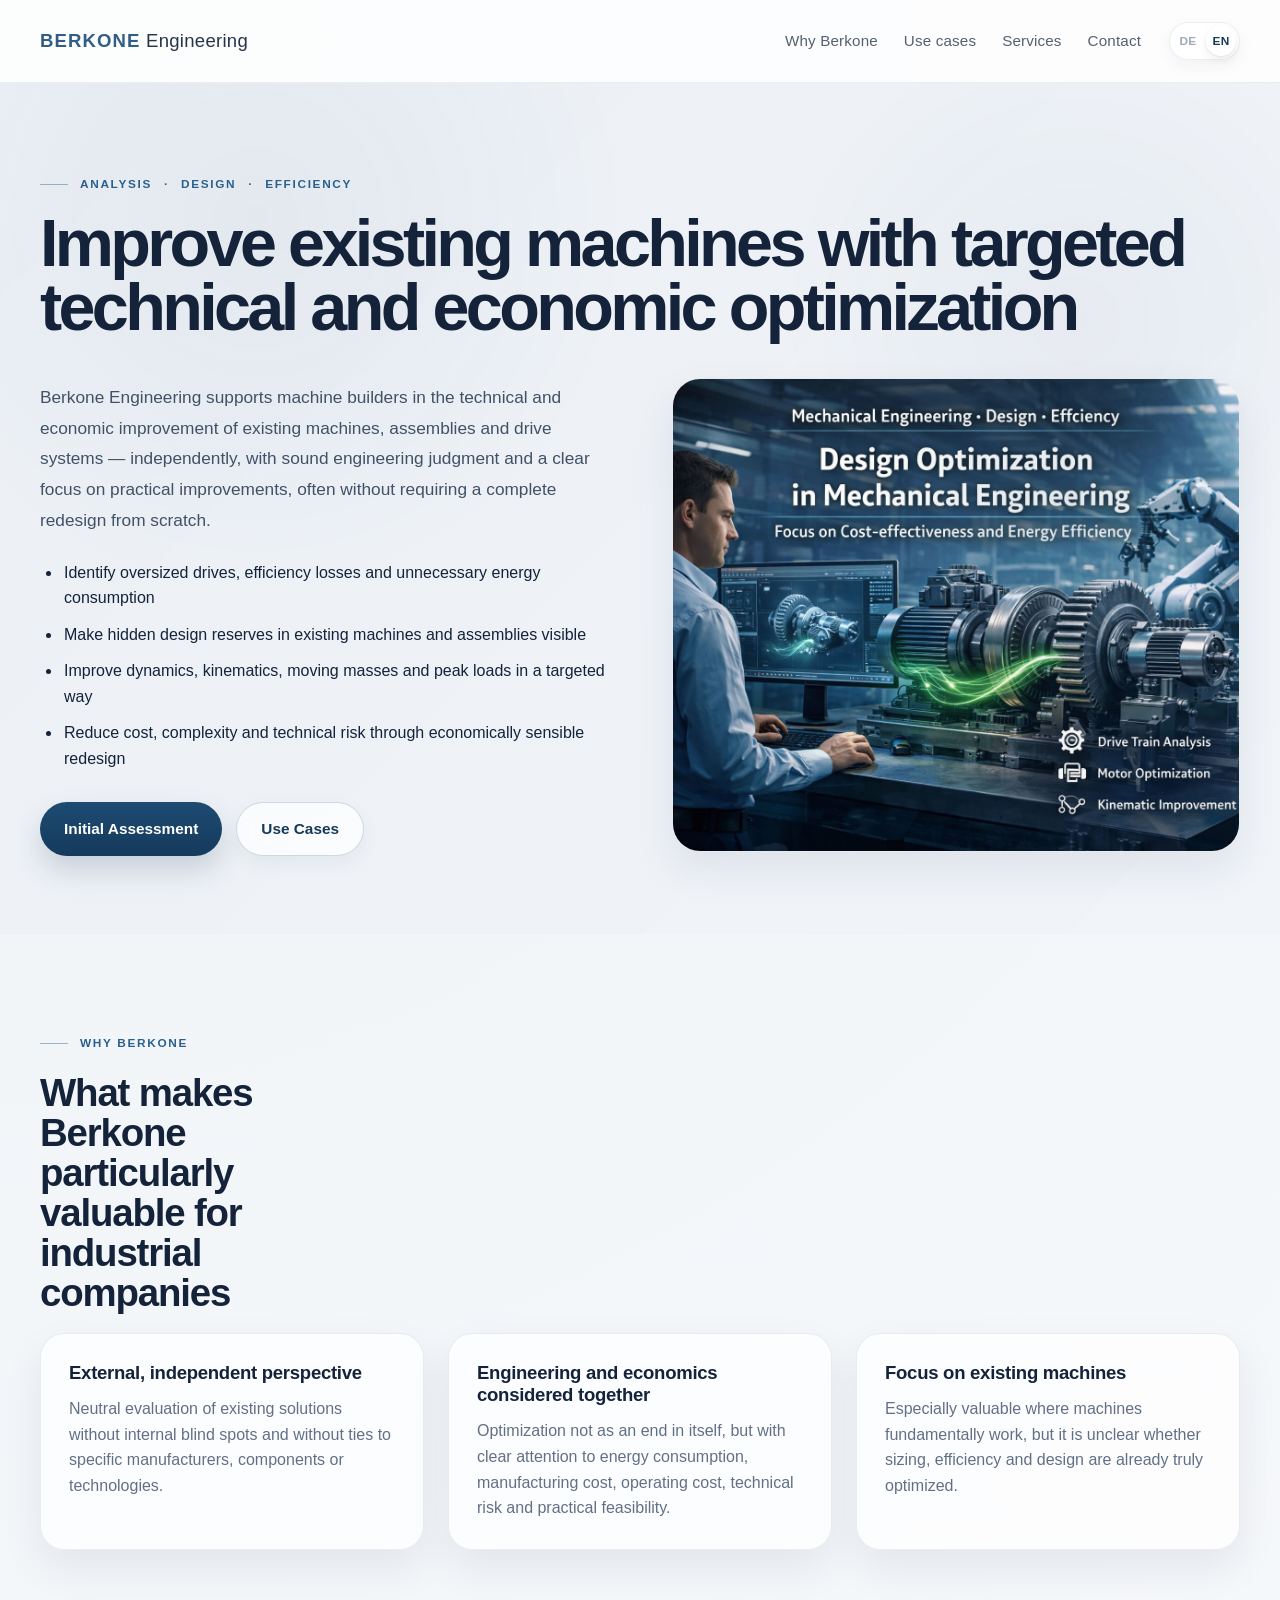
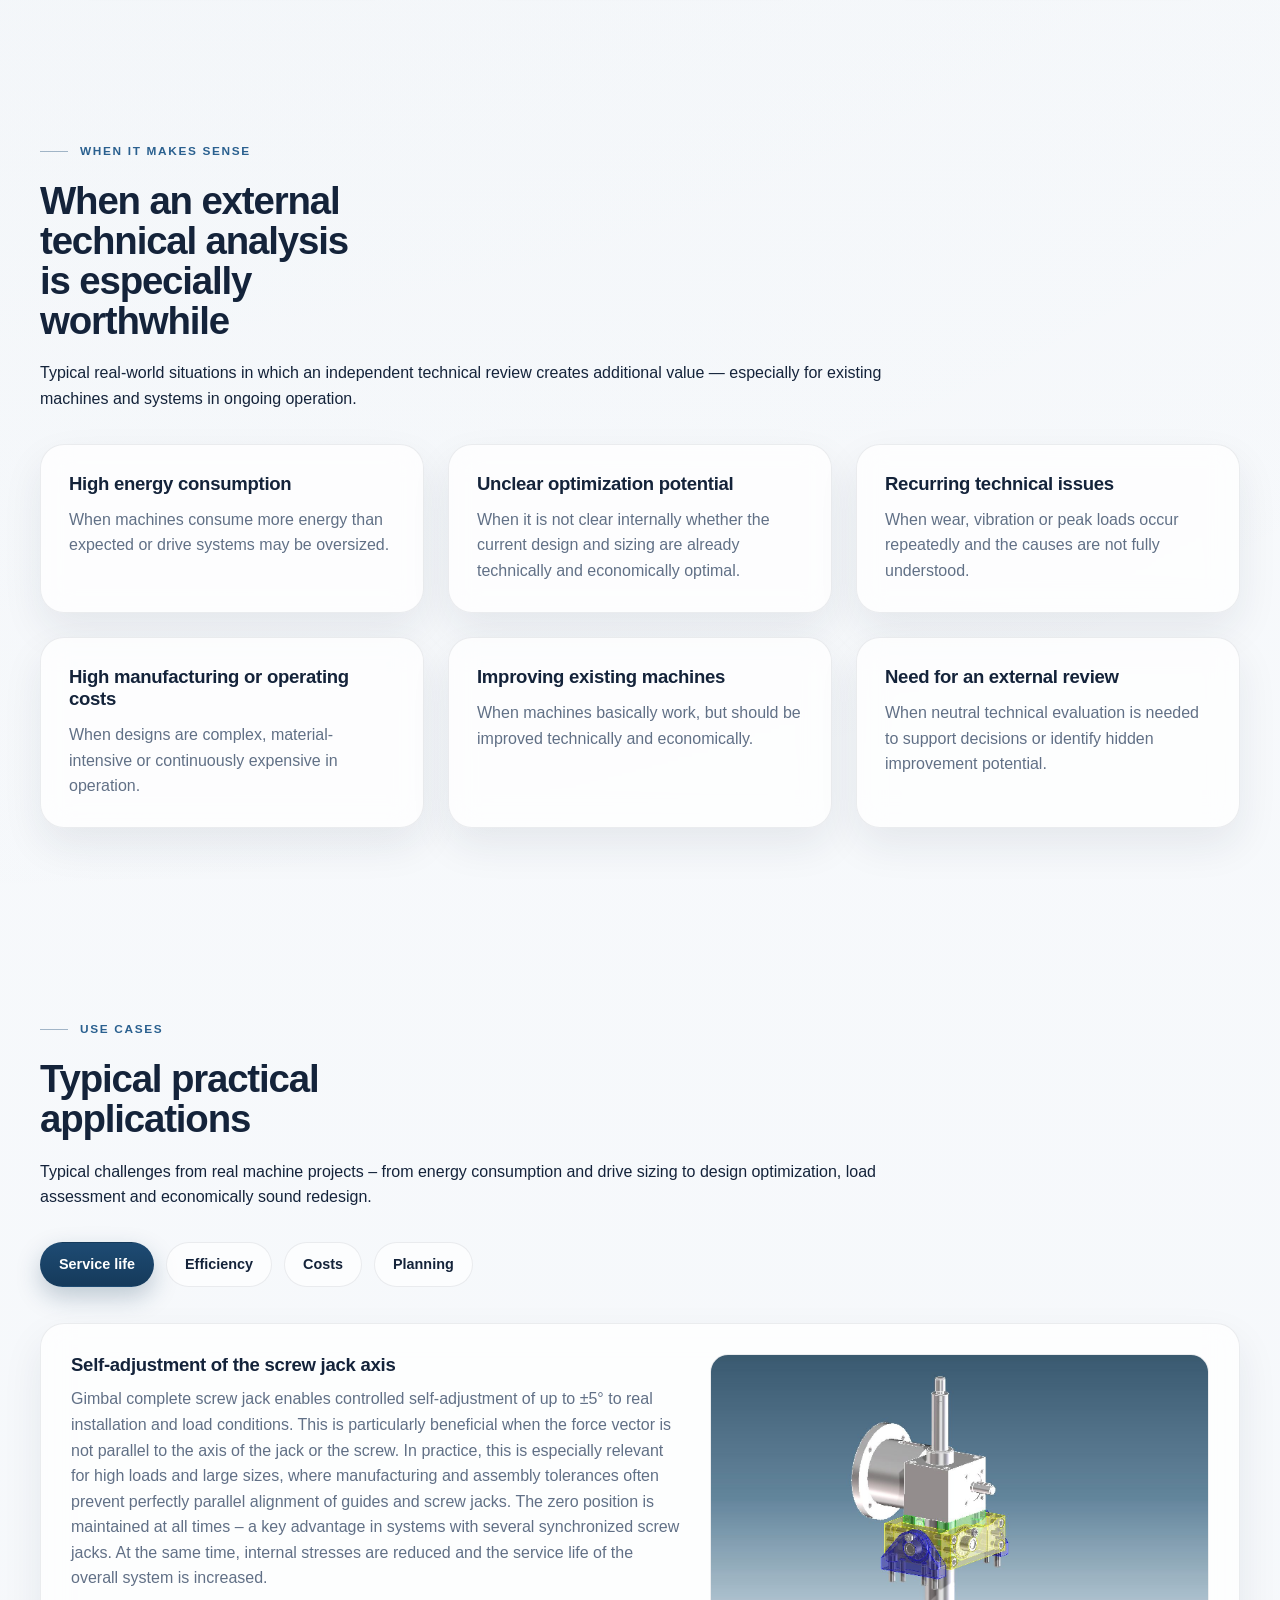
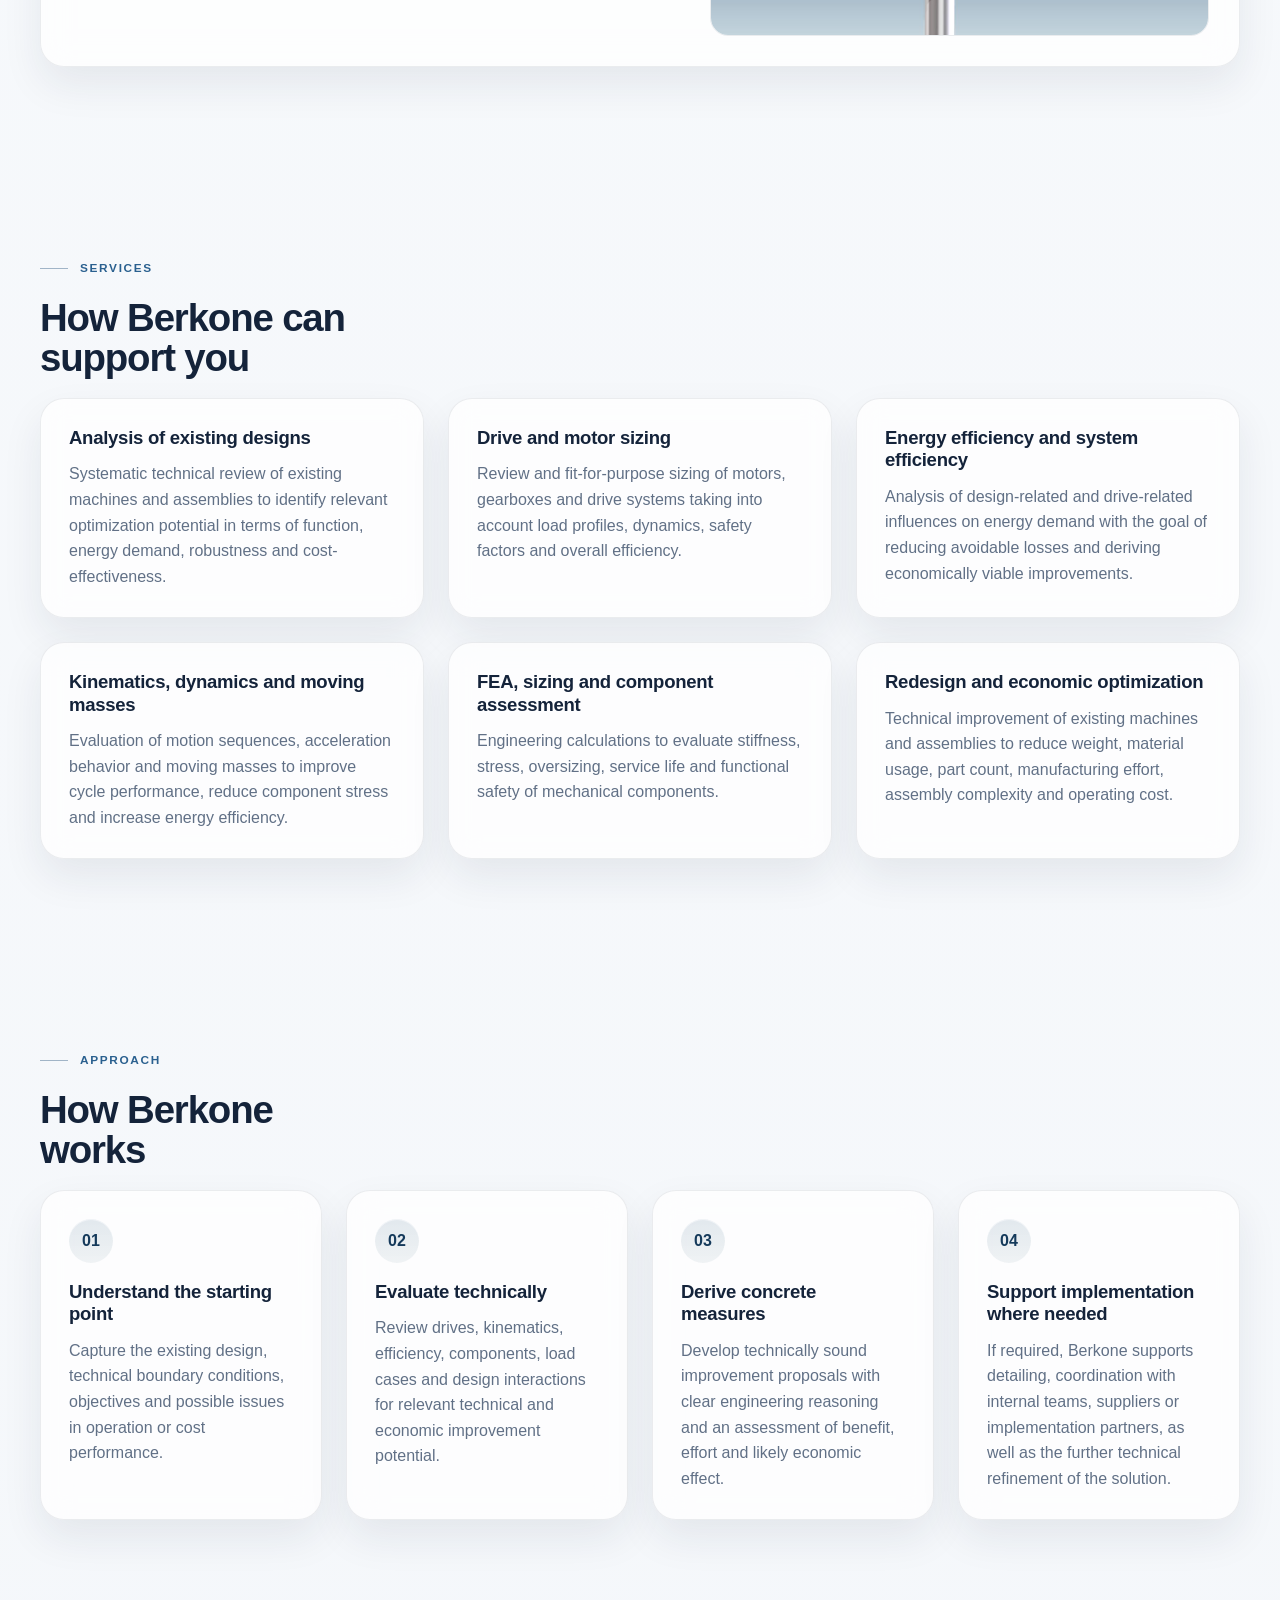
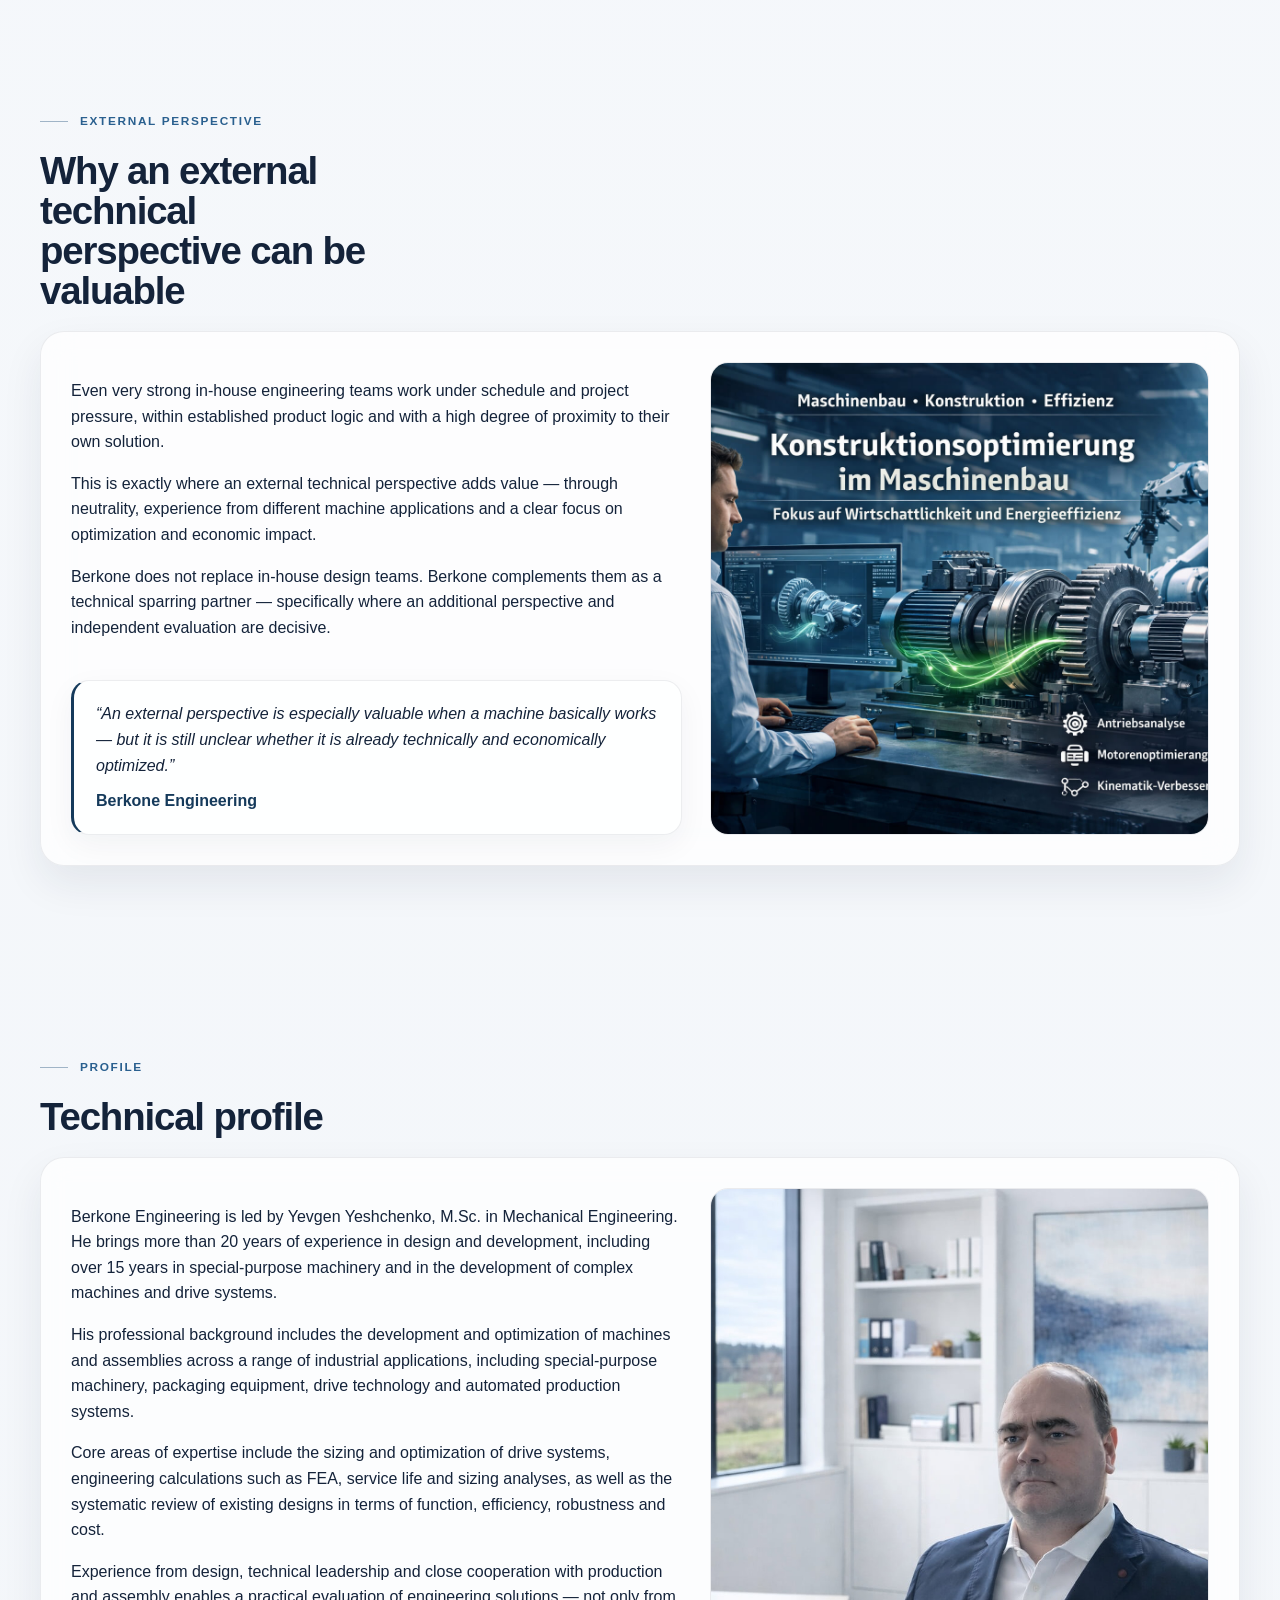
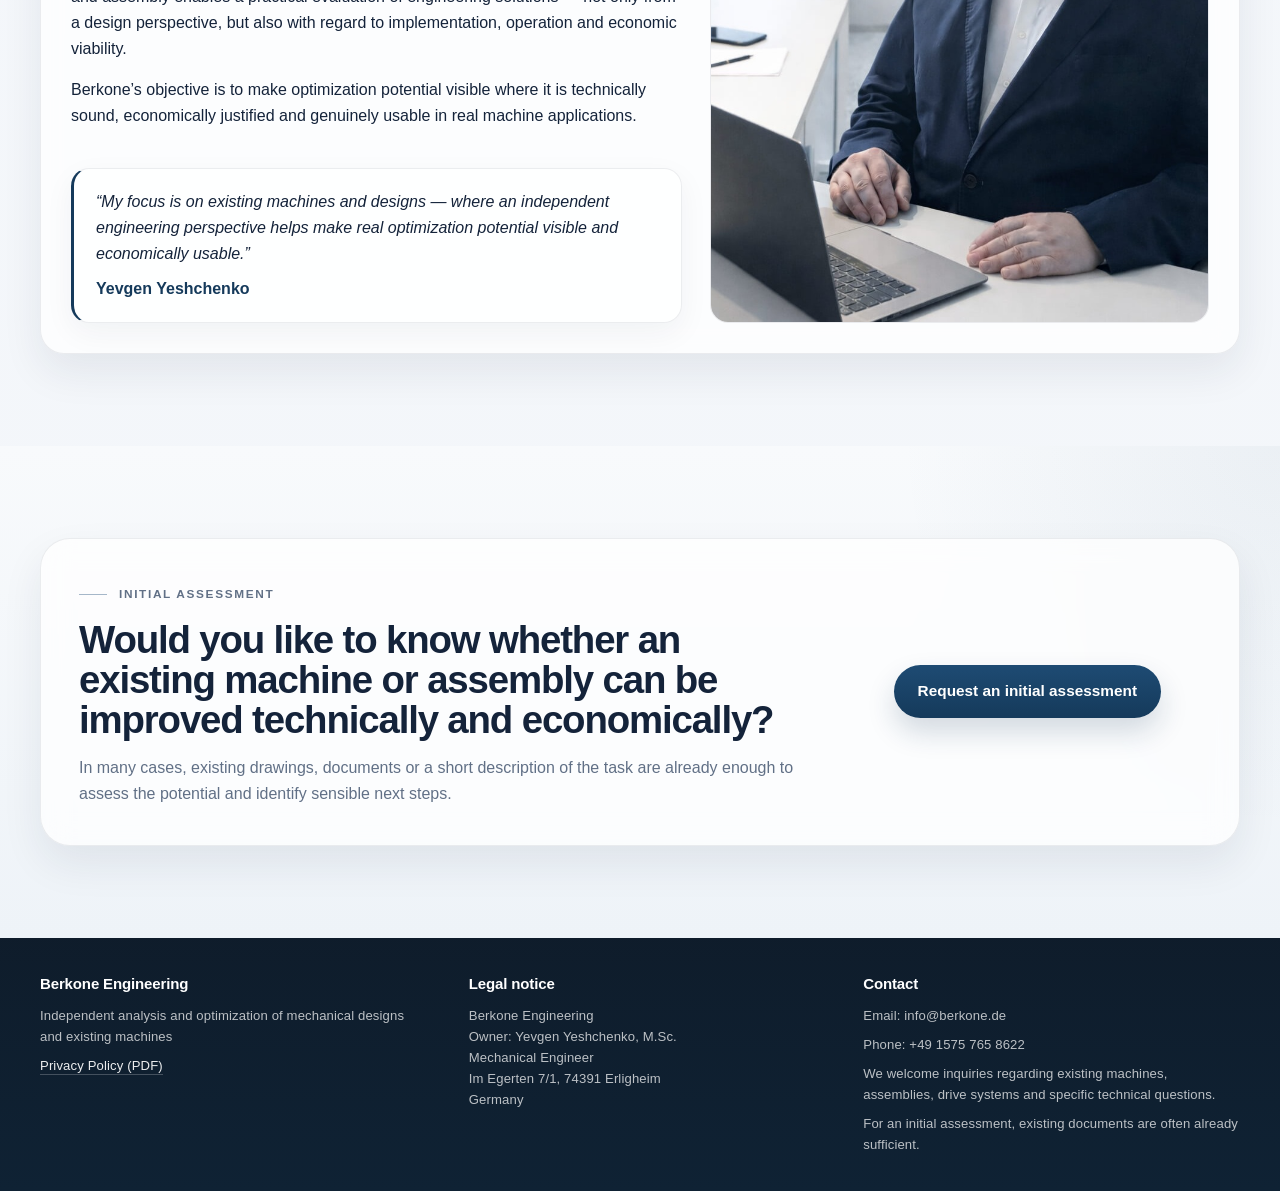
==== en.html @ 988544fa "Initial website version" ====
<!DOCTYPE html>
<html lang="en">

<head>
  <meta charset="UTF-8" />
  <meta name="viewport" content="width=device-width, initial-scale=1.0" />

  <title>External Mechanical Design Optimization | Berkone Engineering</title>
  <meta name="description"
    content="Berkone Engineering analyzes and optimizes existing machines, assemblies and drive systems in mechanical engineering — independently, technically sound and with a clear focus on energy consumption, cost, reliability and practical improvements." />
  <meta name="keywords"
    content="mechanical design optimization, external engineering review, machine optimization, drive system sizing, motor sizing, energy efficiency mechanical engineering, FEM analysis, redesign of existing machines, machine engineering consulting, Berkone" />
  <meta name="robots" content="index,follow,max-image-preview:large,max-snippet:-1,max-video-preview:-1" />
  <meta name="author" content="Berkone Engineering" />

  <link rel="canonical" href="https://berkone.de/en.html" />
  <link rel="alternate" hreflang="de" href="https://berkone.de/" />
  <link rel="alternate" hreflang="en" href="https://berkone.de/en.html" />
  <link rel="alternate" hreflang="x-default" href="https://berkone.de/" />

  <meta property="og:type" content="website" />
  <meta property="og:title" content="External Mechanical Design Optimization | Berkone Engineering" />
  <meta property="og:description"
    content="Independent analysis and optimization of existing machines, drive systems and assemblies — to reduce energy consumption, cost and technical risk." />
  <meta property="og:url" content="https://berkone.de/en.html" />
  <meta property="og:site_name" content="Berkone Engineering" />
  <meta property="og:locale" content="en_US" />

  <meta name="twitter:card" content="summary_large_image" />
  <meta name="twitter:title" content="External Mechanical Design Optimization | Berkone Engineering" />
  <meta name="twitter:description"
    content="Technically sound analysis and optimization of existing machines — independent, practical and focused on energy, drives, design, structural performance and redesign." />

  <link rel="stylesheet" href="styles.css" />

  <script type="application/ld+json">
  {
    "@context": "https://schema.org",
    "@type": "EngineeringService",
    "name": "Berkone Engineering",
    "url": "https://berkone.de/en.html",
    "description": "Berkone Engineering analyzes and optimizes existing machines, assemblies and drive systems in mechanical engineering with a focus on energy efficiency, cost-effectiveness, drive sizing, kinematics and redesign.",
    "areaServed": ["Germany", "Switzerland", "Europe"],
    "availableLanguage": ["de", "en"],
    "serviceType": [
      "Mechanical Design Analysis",
      "Mechanical Design Optimization",
      "External Technical Review",
      "Energy Efficiency in Mechanical Engineering",
      "Drive and Motor Sizing",
      "Kinematics and Moving Mass Optimization",
      "FEA and Component Assessment",
      "Redesign of Existing Machines"
    ]
  }
  </script>
</head>

<body>
  <header class="site-header">
    <div class="container nav">
      <a href="#top" class="logo">
        <span>BERKONE</span> Engineering
      </a>
      <div class="nav-right">
        <nav>
          <a href="#vorteile">Why Berkone</a>
          <a href="#use-cases">Use cases</a>
          <a href="#leistungen">Services</a>
          <a href="#kontakt">Contact</a>
        </nav>
        <div class="lang-switch" aria-label="Language selection">
          <a href="index.html" lang="de">DE</a>
          <a href="en.html" class="active" lang="en">EN</a>
        </div>
      </div>
    </div>
  </header>

  <main>
    <section class="hero" id="top">
      <div class="container hero-content">
        <div class="hero-head">
          <p class="eyebrow">
            <span>Analysis</span> ·
            <span>Design</span> ·
            <span>Efficiency</span>
          </p>

          <h1>
            Improve existing machines with targeted technical and economic optimization
          </h1>
        </div>

        <div class="hero-layout">
          <div class="hero-copy">
            <p class="lead">
              Berkone Engineering supports machine builders in the technical and economic improvement of existing
              machines, assemblies and drive systems — independently, with sound engineering judgment and a clear focus
              on practical improvements, often without requiring a complete redesign from scratch.
            </p>

            <ul class="hero-list">
              <li>Identify oversized drives, efficiency losses and unnecessary energy consumption</li>
              <li>Make hidden design reserves in existing machines and assemblies visible</li>
              <li>Improve dynamics, kinematics, moving masses and peak loads in a targeted way</li>
              <li>Reduce cost, complexity and technical risk through economically sensible redesign</li>
            </ul>

            <div class="hero-actions">
              <a class="btn btn-primary" href="#kontakt">Initial Assessment</a>
              <a class="btn btn-secondary" href="#use-cases">Use Cases</a>
            </div>
          </div>

          <div class="hero-media">
            <div class="hero-image-frame">
              <img src="assets/Berkone_en.jpg" alt="Technical visualization of a machine design" />
              <div class="hero-overlay"></div>
            </div>
          </div>
        </div>
      </div>
    </section>

    <section class="section" id="vorteile">
      <div class="container">
        <p class="section-label">Why Berkone</p>
        <h2>What makes Berkone particularly valuable for industrial companies</h2>
        <div class="benefits">

          <div class="benefit">
            <h3>External, independent perspective</h3>
            <p>Neutral evaluation of existing solutions without internal blind spots and without ties to specific
              manufacturers, components or technologies.</p>
          </div>

          <div class="benefit">
            <h3>Engineering and economics considered together</h3>
            <p>Optimization not as an end in itself, but with clear attention to energy consumption, manufacturing cost,
              operating cost, technical risk and practical feasibility.</p>
          </div>

          <div class="benefit">
            <h3>Focus on existing machines</h3>
            <p>Especially valuable where machines fundamentally work, but it is unclear whether sizing, efficiency and
              design are already truly optimized.</p>
          </div>
        </div>
      </div>
    </section>

    <section class="section" id="wann-lohnt-es-sich">
      <div class="container">
        <p class="section-label">When it makes sense</p>
        <h2>When an external technical analysis is especially worthwhile</h2>
        <p class="use-intro">
          Typical real-world situations in which an independent technical review creates additional value —
          especially for existing machines and systems in ongoing operation.
        </p>

        <div class="benefits">

          <div class="benefit">
            <h3>High energy consumption</h3>
            <p>When machines consume more energy than expected or drive systems may be oversized.</p>
          </div>

          <div class="benefit">
            <h3>Unclear optimization potential</h3>
            <p>When it is not clear internally whether the current design and sizing are already technically and
              economically optimal.</p>
          </div>

          <div class="benefit">
            <h3>Recurring technical issues</h3>
            <p>When wear, vibration or peak loads occur repeatedly and the causes are not fully understood.</p>
          </div>

          <div class="benefit">
            <h3>High manufacturing or operating costs</h3>
            <p>When designs are complex, material-intensive or continuously expensive in operation.</p>
          </div>

          <div class="benefit">
            <h3>Improving existing machines</h3>
            <p>When machines basically work, but should be improved technically and economically.</p>
          </div>

          <div class="benefit">
            <h3>Need for an external review</h3>
            <p>When neutral technical evaluation is needed to support decisions or identify hidden improvement
              potential.</p>
          </div>

        </div>
      </div>
    </section>

    <section class="section" id="use-cases">
      <div class="container">
        <p class="section-label">Use Cases</p>
        <h2>Typical practical applications</h2>
        <p class="use-intro">
          Typical challenges from real machine projects – from energy consumption and drive sizing
          to design optimization, load assessment and economically sound redesign.
        </p>

        <input type="radio" name="tabs" id="tab1" checked>
        <input type="radio" name="tabs" id="tab2">
        <input type="radio" name="tabs" id="tab3">
        <input type="radio" name="tabs" id="tab4">

        <div class="tabs">
          <label for="tab1">Service life</label>
          <label for="tab2">Efficiency</label>
          <label for="tab3">Costs</label>
          <label for="tab4">Planning</label>
        </div>

        <div class="tabs-content">
          <div class="tab-content tab1">
            <div class="use-grid">
              <div class="use-card">
                <div class="use-card-text">
                  <h3>Self-adjustment of the screw jack axis</h3>
                  <p>Gimbal complete screw jack enables controlled self-adjustment of up to ±5° to
                    real installation and load conditions. This is particularly beneficial when the force vector is not
                    parallel to the axis of the jack or the screw. In practice, this is especially relevant for high
                    loads and large sizes, where manufacturing and assembly tolerances often prevent perfectly parallel
                    alignment of guides and screw jacks. The zero position is maintained at all times – a key advantage
                    in systems with several synchronized screw jacks. At the same time, internal stresses are reduced
                    and the service life of the overall system is increased.</p>
                </div>
                <div class="use-card-media">
                  <img src="assets/Selbstanpassung bei erhaltener Nullposition.jpg"
                    alt="Self-adjustment of the screw jack axis" />
                </div>
              </div>
            </div>
          </div>

          <div class="tab-content tab2">
            <div class="use-grid">
              <div class="use-card">
                <div class="use-card-text">
                  <h3>Size motors according to actual requirements</h3>
                  <p>The choice of the right motion profile has a direct impact on acceleration, peak loads, torque
                    demand and the energy consumption of a drive system. Depending on the combination of start and end
                    conditions, different motion profiles are available, each of which significantly influences the
                    motion sequence and the load on the motor. By selecting a technically suitable profile, motors can
                    be sized more precisely to actual requirements, efficiencies can be improved and unnecessary safety
                    margins can be avoided. This makes the drive not only more efficient, but also economically well
                    dimensioned.</p>
                  <br />
                  <p><em>Image note: The illustration shows the table “Available Motion Profiles” from the sizing tool
                      <a href="https://product-help.schneider-electric.com/Machine%20Expert/V2.0/en/MotionSizer/index.htm#t=MotionSizer%2FD-SE-0058889.html"
                        target="_blank" rel="noopener">MotionSizer by Schneider Electric</a>.</em></p>
                </div>
                <div class="use-card-media">
                  <img src="assets/Motoren bedarfsgerecht auslegen.jpg" alt="Technical review of motor sizing" />
                </div>
              </div>
            </div>
          </div>

          <div class="tab-content tab3">
            <div class="use-grid">
              <div class="use-card">
                <div class="use-card-text">
                  <h3>Design compact and cost-efficient machines</h3>
                  <p>An efficient and space-saving design is achieved when the construction is consistently aligned with
                    the specific task and the real loads involved. FEM analysis of key components helps avoid
                    overdimensioning, save material where appropriate and reduce the cost of the overall machine. This
                    results in load-appropriate designs that require less installation space, can be manufactured more
                    economically and perform their function reliably.</p>
                  <br />
                  <p><em>Image note: Shown is a 3D model of a machine concept similar to the <a
                        href="https://www.mbo-pps.com/en/manufacturing/folding-machines-and-aggregates/rewinder-and-unwinder/uw23/"
                        target="_blank" rel="noopener">UW23</a> by MBO Postpress Solutions GmbH.</em></p>

                </div>
                <div class="use-card-media">
                  <img src="assets/Platzsparend und wirtschaftlich konstruieren.jpg"
                    alt="Design compact and cost-efficient machines" />
                </div>
              </div>
            </div>
          </div>

          <div class="tab-content tab4">
            <div class="use-grid">
              <div class="use-card">
                <div class="use-card-text">
                  <h3>Improve planning efficiency in engineering design</h3>
                  <p>Especially in the product development process (PEP) and in custom development projects within the
                    engineer-to-order (ETO) environment, design projects are shaped by numerous dependencies, iterations
                    and interfaces. A planning tool such as gleisen.com helps structure tasks, deadlines and
                    responsibilities transparently and specifically improves collaboration between engineering,
                    purchasing, work preparation and assembly. This simplifies coordination, makes interfaces easier to
                    manage and enables more efficient project execution.</p>
                  <br />
                  <p><em>Image note: Shown is the dashboard of <a href="https://gleisen.com" target="_blank"
                        rel="noopener">gleisen.com</a>.</em></p>

                </div>
                <div class="use-card-media">
                  <img src="assets/Planung in der Konstruktion effizienter gestalten.jpg"
                    alt="Improve planning efficiency in engineering design" />
                </div>
              </div>
            </div>
          </div>

        </div>
      </div>
    </section>



    <section class="section" id="leistungen">
      <div class="container">
        <p class="section-label">Services</p>
        <h2>How Berkone can support you</h2>
        <div class="cards">
          <article class="card">
            <h3>Analysis of existing designs</h3>
            <p>Systematic technical review of existing machines and assemblies to identify relevant optimization
              potential in terms of function, energy demand, robustness and cost-effectiveness.</p>
          </article>
          <article class="card">
            <h3>Drive and motor sizing</h3>
            <p>Review and fit-for-purpose sizing of motors, gearboxes and drive systems taking into account load
              profiles, dynamics, safety factors and overall efficiency.</p>
          </article>
          <article class="card">
            <h3>Energy efficiency and system efficiency</h3>
            <p>Analysis of design-related and drive-related influences on energy demand with the goal of reducing
              avoidable losses and deriving economically viable improvements.</p>
          </article>
          <article class="card">
            <h3>Kinematics, dynamics and moving masses</h3>
            <p>Evaluation of motion sequences, acceleration behavior and moving masses to improve cycle performance,
              reduce component stress and increase energy efficiency.</p>
          </article>
          <article class="card">
            <h3>FEA, sizing and component assessment</h3>
            <p>Engineering calculations to evaluate stiffness, stress, oversizing, service life and functional safety of
              mechanical components.</p>
          </article>
          <article class="card">
            <h3>Redesign and economic optimization</h3>
            <p>Technical improvement of existing machines and assemblies to reduce weight, material usage, part count,
              manufacturing effort, assembly complexity and operating cost.</p>
          </article>
        </div>
      </div>
    </section>

    <section class="section" id="vorgehen">
      <div class="container">
        <p class="section-label">Approach</p>
        <h2>How Berkone works</h2>
        <div class="steps">
          <div class="step">
            <span>01</span>
            <h3>Understand the starting point</h3>
            <p>Capture the existing design, technical boundary conditions, objectives and possible issues in operation
              or cost performance.</p>
          </div>
          <div class="step">
            <span>02</span>
            <h3>Evaluate technically</h3>
            <p>Review drives, kinematics, efficiency, components, load cases and design interactions for relevant
              technical and economic improvement potential.</p>
          </div>
          <div class="step">
            <span>03</span>
            <h3>Derive concrete measures</h3>
            <p>Develop technically sound improvement proposals with clear engineering reasoning and an assessment of
              benefit, effort and likely economic effect.</p>
          </div>
          <div class="step">
            <span>04</span>
            <h3>Support implementation where needed</h3>
            <p>If required, Berkone supports detailing, coordination with internal teams, suppliers or implementation
              partners, as well as the further technical refinement of the solution.</p>
          </div>
        </div>
      </div>
    </section>

    <section class="section" id="zweitmeinung">
      <div class="container">
        <p class="section-label">External perspective</p>
        <h2>Why an external technical perspective can be valuable</h2>

        <div class="use-card profile-card">
          <div class="profile-content">
            <div class="profile-text">
              <p>
                Even very strong in-house engineering teams work under schedule and project pressure,
                within established product logic and with a high degree of proximity to their own solution.
              </p>

              <p>
                This is exactly where an external technical perspective adds value —
                through neutrality, experience from different machine applications and a clear
                focus on optimization and economic impact.
              </p>

              <p>
                Berkone does not replace in-house design teams. Berkone complements them as a technical
                sparring partner — specifically where an additional perspective and independent evaluation
                are decisive.
              </p>
            </div>

            <div class="profile-quote">
              <p>
                “An external perspective is especially valuable when a machine basically works —
                but it is still unclear whether it is already technically and economically optimized.”
              </p>
              <span>Berkone Engineering</span>
            </div>
          </div>

          <div class="use-card-media profile-media">
            <img src="assets/Berkone_de.jpg" alt="External technical analysis in mechanical engineering" />
          </div>
        </div>
      </div>
    </section>

    <section class="section" id="profil">
      <div class="container">
        <p class="section-label">Profile</p>
        <h2>Technical profile</h2>

        <div class="use-card profile-card">
          <div class="profile-content">
            <div class="profile-text">
              <p class="profile-intro">
                Berkone Engineering is led by Yevgen Yeshchenko, M.Sc. in Mechanical Engineering.
                He brings more than 20 years of experience in design and development, including over
                15 years in special-purpose machinery and in the development of complex machines and drive systems.
              </p>

              <p>
                His professional background includes the development and optimization of machines and assemblies
                across a range of industrial applications, including special-purpose machinery,
                packaging equipment, drive technology and automated production systems.
              </p>

              <p>
                Core areas of expertise include the sizing and optimization of drive systems,
                engineering calculations such as FEA, service life and sizing analyses, as well as the
                systematic review of existing designs in terms of function, efficiency, robustness and cost.
              </p>

              <p>
                Experience from design, technical leadership and close cooperation with production and assembly
                enables a practical evaluation of engineering solutions — not only from a design perspective,
                but also with regard to implementation, operation and economic viability.
              </p>

              <p>
                Berkone’s objective is to make optimization potential visible where it is technically sound,
                economically justified and genuinely usable in real machine applications.
              </p>
            </div>

            <div class="profile-quote">
              <p>
                “My focus is on existing machines and designs — where an independent engineering perspective helps make
                real optimization potential visible and economically usable.”
              </p>
              <span>Yevgen Yeshchenko</span>
            </div>
          </div>

          <div class="use-card-media profile-media">
            <img src="assets/Inhaber.jpg" alt="Yevgen Yeshchenko" />
          </div>
        </div>
      </div>
    </section>

    <section class="section cta">
      <div class="container cta-box">
        <div>
          <p class="section-label">Initial assessment</p>
          <h2>Would you like to know whether an existing machine or assembly can be improved technically and
            economically?</h2>
          <p>In many cases, existing drawings, documents or a short description of the task are already enough to assess
            the potential and identify sensible next steps.</p>
        </div>
        <a class="btn btn-primary" href="mailto:info@berkone.de">Request an initial assessment</a>
      </div>
    </section>
  </main>

  <footer class="site-footer" id="impressum">
    <div class="container footer-grid">
      <div>
        <h3>Berkone Engineering</h3>
        <p>Independent analysis and optimization of mechanical designs and existing machines</p>
        <p><a href="Datenschutzerklaerung_Berkone.pdf" target="_blank" rel="noopener">Privacy Policy (PDF)</a></p>
      </div>
      <div>
        <h4>Legal notice</h4>
        <p>
          Berkone Engineering<br />
          Owner: Yevgen Yeshchenko, M.Sc.<br />
          Mechanical Engineer<br />
          Im Egerten 7/1, 74391 Erligheim<br />
          Germany
        </p>
      </div>
      <div id="kontakt">
        <h4>Contact</h4>
        <p>Email: info@berkone.de</p>
        <p>Phone: +49 1575 765 8622</p>
        <p>We welcome inquiries regarding existing machines, assemblies, drive systems and specific technical questions.
        </p>
        <p>For an initial assessment, existing documents are often already sufficient.</p>
      </div>
    </div>
  </footer>
</body>

</html>
---- styles.css ----
* {
  box-sizing: border-box;
}

:root {
  --bg: #f3f6fa;
  --bg-soft: #edf2f7;
  --surface: rgba(255, 255, 255, 0.78);
  --surface-strong: #ffffff;
  --text: #14233a;
  --text-soft: #425166;
  --muted: #617086;
  --primary: #153a5b;
  --primary-2: #214f79;
  --primary-3: #2a608f;
  --white: #ffffff;
  --border: rgba(20, 35, 58, 0.08);
  --border-strong: rgba(20, 35, 58, 0.14);
  --shadow-soft: 0 10px 30px rgba(20, 35, 58, 0.05);
  --shadow-md: 0 18px 40px rgba(20, 35, 58, 0.08);
  --shadow-lg: 0 28px 70px rgba(20, 35, 58, 0.12);
  --radius-sm: 16px;
  --radius: 24px;
  --radius-lg: 30px;
  --container: 1200px;
}

html {
  scroll-behavior: smooth;
  scroll-padding-top: 90px;
}

body {
  margin: 0;
  font-family: Arial, Helvetica, sans-serif;
  color: var(--text);
  background:
    radial-gradient(circle at top left, rgba(33, 79, 121, 0.04), transparent 34%),
    linear-gradient(180deg, #f8fafc 0%, #f3f6fa 100%);
  line-height: 1.6;
  -webkit-font-smoothing: antialiased;
  text-rendering: optimizeLegibility;
}

img {
  max-width: 100%;
  display: block;
}

.container {
  width: min(var(--container), calc(100% - 48px));
  margin: 0 auto;
}

/* Header */

.site-header {
  position: sticky;
  top: 0;
  z-index: 40;
  background: rgba(255, 255, 255, 0.78);
  backdrop-filter: blur(18px);
  -webkit-backdrop-filter: blur(18px);
  border-bottom: 1px solid rgba(20, 35, 58, 0.07);
}

/* BASE LOGO */
.logo {
  font-size: 1.16rem;
  font-weight: 500;
  color: inherit;
  letter-spacing: 0.015em;
  white-space: nowrap;
  text-decoration: none;
  display: inline-block;
  transition: opacity 0.2s ease, transform 0.2s ease;
  opacity: 0.92;
}

.logo:hover {
  opacity: 0.88;
  transform: translateY(-0.5px);
}

.logo span {
  color: var(--primary-2);
  font-weight: 700;
  letter-spacing: 0.06em;
  opacity: 1;
}

/* NAV CONTAINER */
.nav {
  min-height: 82px;
  display: flex;
  align-items: center;
  justify-content: space-between;
  gap: 28px;
}

/* RIGHT SIDE */
.nav-right {
  display: flex;
  align-items: center;
  gap: 28px;
}

/* NAV LINKS WRAPPER */
.nav nav {
  display: flex;
  align-items: center;
  gap: 26px;
}

/* BASE LINK */
.nav nav a {
  position: relative;

  color: var(--text);
  text-decoration: none;

  font-size: 0.95rem;
  font-weight: 500;
  letter-spacing: 0.01em;

  opacity: 0.72;

  transition: 
    color 0.22s ease,
    opacity 0.22s ease,
    transform 0.18s ease;
}

/* HOVER */
.nav nav a:hover {
  color: var(--text);
  opacity: 1;
  transform: translateY(-1px);
}

/* PREMIUM SUBTLE LINE (Linear-style) */
.nav nav a::after {
  content: "";
  position: absolute;
  left: 0;
  bottom: -6px;

  width: 100%;
  height: 1px;

  background: var(--primary-2);

  opacity: 0;
  transform: scaleX(0.6);

  transition: 
    opacity 0.25s ease,
    transform 0.25s ease;
}

.nav nav a:hover::after {
  opacity: 0.5;
  transform: scaleX(1);
}

/* ACTIVE LINK (очень мягко!) */
.nav nav a.active {
  opacity: 1;
  color: var(--text);
}

/* LANGUAGE SWITCH */
.lang-switch {
  display: flex;
  align-items: center;
  gap: 6px;

  background: rgba(0, 0, 0, 0.03);
  padding: 4px;
  border-radius: 999px;
}

.lang-switch a {
  font-size: 0.78rem;
  font-weight: 600;
  text-decoration: none;

  color: var(--text);
  opacity: 0.6;

  padding: 6px 10px;
  border-radius: 999px;

  transition: all 0.2s ease;
}

.lang-switch a.active {
  background: white;
  opacity: 1;
  box-shadow: 0 2px 6px rgba(0,0,0,0.06);
}

.lang-switch a:hover {
  opacity: 1;
}

.lang-switch {
  display: inline-flex;
  align-items: center;
  gap: 3px;
  padding: 3px;
  background: rgba(255, 255, 255, 0.65);
  border: 1px solid rgba(20, 35, 58, 0.08);
  border-radius: 999px;
  box-shadow:
    inset 0 1px 0 rgba(255, 255, 255, 0.7),
    0 6px 16px rgba(20, 35, 58, 0.05);
  backdrop-filter: blur(12px);
  -webkit-backdrop-filter: blur(12px);
}

.lang-switch a {
  display: inline-flex;
  align-items: center;
  justify-content: center;
  width: 30px;
  height: 30px;
  flex: 0 0 30px;
  border-radius: 50%;
  text-decoration: none;
  font-size: 0.74rem;
  font-weight: 700;
  letter-spacing: 0.02em;
  color: var(--muted);
  transition:
    background-color 0.2s ease,
    color 0.2s ease,
    box-shadow 0.2s ease;
}

/* hover — почти незаметный */
.lang-switch a:hover {
  color: var(--primary);
  background: rgba(20, 35, 58, 0.04);
}

/* активный — светлый “плавающий” круг */
.lang-switch a.active {
  background: rgba(255, 255, 255, 0.96);
  color: var(--primary);
  box-shadow:
    0 1px 2px rgba(20, 35, 58, 0.08),
    0 4px 10px rgba(20, 35, 58, 0.08);
}

/* Typography */

h1,
h2,
h3,
h4 {
  margin-top: 0;
  color: var(--text);
}

h1 {
  font-size: clamp(3rem, 5.2vw, 5rem);
  line-height: 0.96;
  letter-spacing: -0.055em;
  margin: 0 0 42px;
  max-width: none;
}

h2 {
  font-size: clamp(1.95rem, 3vw, 2.85rem);
  line-height: 1.04;
  letter-spacing: -0.03em;
  margin: 0 0 20px;
  max-width: 16ch;
}

h3 {
  font-size: 1.16rem;
  line-height: 1.2;
  letter-spacing: -0.015em;
  margin: 0 0 12px;
}

.eyebrow,
.section-label {
  display: inline-flex;
  align-items: center;
  gap: 12px;
  margin: 0 0 20px;
  text-transform: uppercase;
  letter-spacing: 0.14em;
  font-size: 0.74rem;
  font-weight: 800;
  color: var(--primary-3);
}

.eyebrow::before,
.section-label::before {
  content: "";
  width: 28px;
  height: 1px;
  background: rgba(33, 79, 121, 0.4);
}

.lead {
  margin: 0 0 24px;
  max-width: none;
  font-size: 1.08rem;
  line-height: 1.78;
  color: var(--text-soft);
}

/* Buttons */

.btn {
  display: inline-flex;
  align-items: center;
  justify-content: center;
  min-height: 52px;
  padding: 14px 24px;
  border-radius: 999px;
  text-decoration: none;
  text-align: center;
  white-space: nowrap;
  font-size: 0.96rem;
  font-weight: 700;
  transition:
    transform 0.22s ease,
    box-shadow 0.22s ease,
    background-color 0.22s ease,
    color 0.22s ease,
    border-color 0.22s ease;
}

.btn:hover {
  transform: translateY(-1px);
}

.btn-primary {
  background: linear-gradient(180deg, #1e4b73 0%, #153a5b 100%);
  color: var(--white);
  box-shadow: 0 14px 28px rgba(21, 58, 91, 0.18);
}

.btn-primary:hover {
  box-shadow: 0 18px 34px rgba(21, 58, 91, 0.22);
}

.btn-secondary {
  background: rgba(255, 255, 255, 0.72);
  color: var(--primary);
  border: 1px solid rgba(21, 58, 91, 0.18);
  box-shadow: 0 8px 20px rgba(20, 35, 58, 0.05);
  backdrop-filter: blur(10px);
  -webkit-backdrop-filter: blur(10px);
}

.btn-secondary:hover {
  background: rgba(21, 58, 91, 0.04);
  border-color: rgba(21, 58, 91, 0.28);
}

/* Hero */

.hero {
  position: relative;
  overflow: hidden;
  padding: 84px 0 78px;
  background:
    radial-gradient(circle at 20% 16%, rgba(33, 79, 121, 0.05), transparent 30%),
    radial-gradient(circle at 84% 28%, rgba(21, 58, 91, 0.04), transparent 24%),
    linear-gradient(135deg, rgba(21, 58, 91, 0.03), rgba(33, 79, 121, 0.012)),
    var(--bg);
}

.hero-content {
  max-width: 1200px;
}

.hero-head {
  max-width: 100vw;
  margin-bottom: 42px;
}

.hero-head .eyebrow {
  margin-bottom: 18px;
}

.hero-head h1 {
  margin: 0;
  max-width: none;
  width: 100%;
}

.hero-layout {
  display: grid;
  grid-template-columns: 1fr 1fr;
  gap: 64px;
  align-items: start;
}

.hero-copy {
  max-width: none;
  display: flex;
  flex-direction: column;
  justify-content: flex-start;
}

.hero-list {
  margin: 0 0 30px;
  padding-left: 22px;
  color: var(--text);
}

.hero-list li {
  padding-left: 2px;
}

.hero-list li+li {
  margin-top: 11px;
}

.hero-actions {
  display: flex;
  flex-wrap: wrap;
  gap: 14px;
}

.hero-media {
  display: flex;
  align-items: stretch;
  height: 100%;
}

.hero-image-frame {
  position: relative;
  width: 100%;
  height: 100%;
  min-height: 100%;
  overflow: hidden;
  border-radius: 28px;
  border: 1px solid rgba(20, 35, 58, 0.08);
  background: rgba(255, 255, 255, 0.72);
  box-shadow:
    0 28px 70px rgba(20, 35, 58, 0.12),
    0 12px 28px rgba(20, 35, 58, 0.07);
  transform: translateY(-4px);
}

.hero-overlay {
  position: absolute;
  inset: 0;
  background: radial-gradient(circle at 70% 30%, rgba(33,79,121,0.12), transparent 40%);
  pointer-events: none;
}

.hero-image-frame::after {
  content: "";
  position: absolute;
  inset: 0;
  background: linear-gradient(180deg, rgba(255, 255, 255, 0.04), rgba(20, 35, 58, 0.04));
  pointer-events: none;
}

.hero-image-frame img {
  width: 100%;
  height: 100%;
  min-height: 100%;
  object-fit: cover;
  display: block;
}

/* Shared card styles */

.hero-image-frame,
.card,
.step,
.benefit,
.cta-box {
  background: rgba(255, 255, 255, 0.74);
  backdrop-filter: blur(14px);
  -webkit-backdrop-filter: blur(14px);
  border: 1px solid rgba(20, 35, 58, 0.08);
  box-shadow: var(--shadow-md);
}

.section {
  padding: 92px 0;
}

.cards,
.steps,
.benefits {
  display: grid;
  gap: 24px;
}

.use-intro {
  max-width: 860px;
  margin: 0 0 2rem;
  color: var(--text-muted);
  line-height: 1.6;
}

.cards {
  grid-template-columns: repeat(3, minmax(0, 1fr));
}

.steps {
  grid-template-columns: repeat(4, minmax(0, 1fr));
}

.benefits {
  grid-template-columns: repeat(3, minmax(0, 1fr));
}

.card,
.benefit,
.step {
  border-radius: var(--radius);
}

.card,
.benefit {
  padding: 28px;
}

.card,
.use-card,
.step,
.benefit {
  transition: transform 0.25s ease, box-shadow 0.25s ease;
}

.card:hover,
.use-card:hover,
.step:hover,
.benefit:hover {
  transform: translateY(-4px);
}

.step {
  padding: 28px;
}

.card p,
.step p,
.benefit p,
.site-footer p,
.cta p {
  margin: 0;
  color: var(--muted);
}

.step span {
  display: inline-flex;
  width: 44px;
  height: 44px;
  margin-bottom: 18px;
  align-items: center;
  justify-content: center;
  border-radius: 50%;
  background: linear-gradient(180deg, rgba(33, 79, 121, 0.12), rgba(21, 58, 91, 0.06));
  color: var(--primary);
  font-weight: 800;
  box-shadow: inset 0 1px 0 rgba(255, 255, 255, 0.5);
}

/* CTA */

.cta {
  background:
    radial-gradient(circle at top right, rgba(33, 79, 121, 0.06), transparent 28%),
    linear-gradient(180deg, #f8fafc, #eef3f8);
}

.cta-box {
  border-radius: 30px;
  padding: 38px;
  display: grid;
  grid-template-columns: minmax(0, 720px) auto;
  align-items: center;
  gap: 40px;
  transition: transform 0.25s ease, box-shadow 0.25s ease;
}

.cta-box:hover {
  transform: translateY(-3px);
  box-shadow: 0 20px 44px rgba(20, 35, 58, 0.10);
}

.cta-box>div {
  max-width: 720px;
}

.cta-box h2 {
  margin: 0 0 16px;
  max-width: none;
}

.cta-box .section-label {
  margin-bottom: 16px;
}

.cta-box p:last-child {
  margin: 0;
}

.cta-box .btn {
  justify-self: end;
  margin-right: 40px;
  align-self: center;
  transform: scale(1);
  transition: transform 0.25s ease, box-shadow 0.25s ease;
  width: auto;
}

.cta-box .btn:hover {
  transform: translateY(-1px);
  box-shadow: 0 20px 40px rgba(21, 58, 91, 0.25);
}

/* Footer */

.site-footer {
  background:
    linear-gradient(180deg, rgba(10, 24, 39, 0.98), rgba(15, 34, 52, 1));
  color: var(--white);
  padding: 36px 0 30px;
}

.footer-grid {
  display: grid;
  grid-template-columns: 1.1fr 1fr 1.1fr;
  gap: 52px;
  align-items: start;
}

.site-footer h3,
.site-footer h4 {
  color: var(--white);
  margin: 0 0 12px;
  font-size: 0.94rem;
  line-height: 1.28;
  letter-spacing: -0.01em;
}

.site-footer p,
.site-footer li,
.site-footer a {
  font-size: 0.82rem;
  line-height: 1.6;
  letter-spacing: 0.01em;
}

.site-footer p {
  color: rgba(255, 255, 255, 0.72);
  margin: 0 0 6px;
}

.site-footer a {
  color: rgba(255, 255, 255, 0.92);
  text-decoration: none;
  border-bottom: 1px solid rgba(255, 255, 255, 0.22);
  padding-bottom: 1px;
  transition: border-color 0.22s ease, color 0.22s ease;
}

.site-footer a:hover {
  color: #ffffff;
  border-color: rgba(255, 255, 255, 0.8);
}

.site-footer strong {
  color: #ffffff;
}

.footer-grid>div {
  min-width: 0;
}

#impressum p+p,
#imprint p+p {
  margin-top: 8px;
}

/* Responsive */

@media (max-width: 1180px) {

  .cards,
  .benefits {
    grid-template-columns: repeat(2, minmax(0, 1fr));
  }

  .steps {
    grid-template-columns: repeat(2, minmax(0, 1fr));
  }

  .hero-layout {
    grid-template-columns: minmax(0, 1fr) 400px;
    gap: 40px;
  }

  .hero-head {
    max-width: 900px;
  }

  h1 {
    max-width: none;
  }
}

@media (max-width: 980px) {

  .hero-layout,
  .cards,
  .steps,
  .benefits,
  .footer-grid,
  .cta-box {
    grid-template-columns: 1fr;
  }

  .hero {
    padding: 70px 0 64px;
  }

  .hero-head {
    margin-bottom: 32px;
  }

  .hero-copy,
  .hero-media {
    max-width: 100%;
  }

  .hero-media {
    height: auto;
  }

  .hero-image-frame {
    min-height: 400px;
    height: 400px;
    transform: none;
  }

  h1 {
    font-size: clamp(2.8rem, 8vw, 4.7rem);
    max-width: none;
  }

  .cta-box {
    align-items: flex-start;
  }

  .cta-box .btn {
    justify-self: start;
  }

  .footer-grid {
    gap: 28px;
  }

  .use-card {
    grid-template-columns: 1fr;
  }

  .use-card-media {
    height: 220px;
  }

  .profile-content {
    gap: 20px;
  }
}

@media (max-width: 760px) {
  .container {
    width: min(var(--container), calc(100% - 32px));
  }

  .nav,
  .nav-right {
    flex-direction: column;
    align-items: flex-start;
    width: 100%;
  }

  .nav {
    padding: 14px 0;
  }

  .nav nav {
    width: 100%;
    gap: 16px;
  }

  .hero {
    padding: 58px 0 54px;
  }

  .hero-head {
    margin-bottom: 26px;
  }

  .eyebrow,
  .section-label {
    font-size: 0.68rem;
    letter-spacing: 0.16em;
    gap: 10px;
  }

  h1 {
    font-size: clamp(2.35rem, 11vw, 4rem);
    line-height: 0.97;
    letter-spacing: -0.055em;
    max-width: none;
  }

  .lead {
    font-size: 1rem;
    line-height: 1.72;
  }

  .hero-image-frame {
    min-height: 320px;
    height: 320px;
    border-radius: 24px;
  }

  .hero-actions {
    flex-direction: column;
    align-items: stretch;
  }

  .hero-actions .btn {
    width: 100%;
  }

  .cta-box .btn {
    width: auto;
  }
}

@media (max-width: 480px) {
  .container {
    width: min(var(--container), calc(100% - 24px));
  }

  .btn {
    min-height: 48px;
    padding: 12px 18px;
    white-space: normal;
  }

  h1 {
    font-size: clamp(2.1rem, 11vw, 3.1rem);
    max-width: none;
  }

  .hero-image-frame {
    min-height: 260px;
    height: 260px;
  }

  .card,
  .benefit,
  .step,
  .cta-box {
    padding: 22px;
  }

  .section {
    padding: 72px 0;
  }

  .lang-switch a {
    min-width: 32px;
    height: 32px;
    font-size: 0.78rem;
  }

  .site-footer {
    padding: 34px 0 30px;
  }

  .site-footer h3,
  .site-footer h4 {
    font-size: 0.94rem;
  }

  .site-footer p,
  .site-footer li,
  .site-footer a {
    font-size: 0.86rem;
  }
}

/* ========== USE CASES ========== */

/* скрываем radio */
#use-cases input {
  display: none;
}

/* tabs */

.tabs {
  display: flex;
  gap: 12px;
  margin: 28px 0 36px;
  flex-wrap: wrap;
}

.tabs label {
  padding: 10px 18px;
  border-radius: 999px;
  border: 1px solid var(--border);
  background: rgba(255, 255, 255, 0.65);
  cursor: pointer;
  font-weight: 600;
  font-size: 0.9rem;
  color: var(--text);
  transition:
    background 0.25s ease,
    color 0.25s ease,
    border-color 0.25s ease,
    box-shadow 0.25s ease;
}

/* hover — очень мягкий */
.tabs label:hover {
  background: rgba(21, 58, 91, 0.04);
  border-color: rgba(21, 58, 91, 0.2);
}

/* active */

#tab1:checked~.tabs label[for="tab1"],
#tab2:checked~.tabs label[for="tab2"],
#tab3:checked~.tabs label[for="tab3"],
#tab4:checked~.tabs label[for="tab4"],
#tab5:checked~.tabs label[for="tab5"] {
  background: linear-gradient(180deg, #1e4b73 0%, #153a5b 100%);
  color: white;
  border-color: transparent;
  box-shadow: 0 10px 24px rgba(21, 58, 91, 0.25);
}

/* content */

.tab-content {
  display: none;
}

#tab1:checked~.tabs-content .tab1,
#tab2:checked~.tabs-content .tab2,
#tab3:checked~.tabs-content .tab3,
#tab4:checked~.tabs-content .tab4,
#tab5:checked~.tabs-content .tab5 {
  display: block;
  animation: fadeIn 0.35s ease;
}

@keyframes fadeIn {
  from {
    opacity: 0;
    transform: translateY(6px);
  }

  to {
    opacity: 1;
    transform: translateY(0);
  }
}

/* grid */

.use-grid {
  display: grid;
  gap: 24px;
}

/* карточка */

.use-card {
  display: grid;
  grid-template-columns: 1.1fr 0.9fr;
  gap: 28px;
  padding: 30px;
  border-radius: var(--radius);
  background: rgba(255, 255, 255, 0.74);
  backdrop-filter: blur(14px);
  -webkit-backdrop-filter: blur(14px);
  border: 1px solid var(--border);
  box-shadow: var(--shadow-md);
  transition:
    transform 0.25s ease,
    box-shadow 0.25s ease,
    border-color 0.25s ease;
}

/* hover — subtle premium эффект */
.use-card:hover {
  transform: translateY(-3px);
  box-shadow: var(--shadow-lg);
  border-color: rgba(21, 58, 91, 0.18);
}

/* текст */

.use-card-text h3 {
  margin-bottom: 10px;
}

.use-card-text p {
  margin: 0;
  color: var(--muted);
}

/* изображение */

.use-card-media {
  overflow: hidden;
  border-radius: 18px;
  border: 1px solid rgba(20, 35, 58, 0.08);
}

.use-card-media img {
  width: 100%;
  height: 100%;
  object-fit: cover;
  transition: transform 0.35s ease;
}

/* лёгкий zoom */
.use-card:hover .use-card-media img {
  transform: scale(1.04);
}

/* Profile */

.profile-card {
  align-items: stretch;
}

.profile-content {
  display: flex;
  flex-direction: column;
  justify-content: space-between;
  min-height: 100%;
}

.profile-text p+p {
  margin-top: 12px;
}

.profile-text ul {
  margin: 16px 0;
  padding-left: 22px;
}

.profile-text li + li {
  margin-top: 8px;
}

.profile-quote {
  margin-top: 24px;
  padding: 20px 22px;
  border-radius: 18px;
  background: rgba(255, 255, 255, 0.65);
  border: 1px solid var(--border);
  border-left: 3px solid var(--primary);
  box-shadow: var(--shadow-soft);
}

.profile-quote p {
  margin: 0 0 10px;
  color: var(--text);
  font-style: italic;
}

.profile-quote span {
  display: inline-block;
  font-weight: 700;
  color: var(--primary);
}

.profile-media {
  height: 100%;
}

.profile-media img {
  width: 100%;
  height: 100%;
  min-height: 100%;
  object-fit: cover;
}
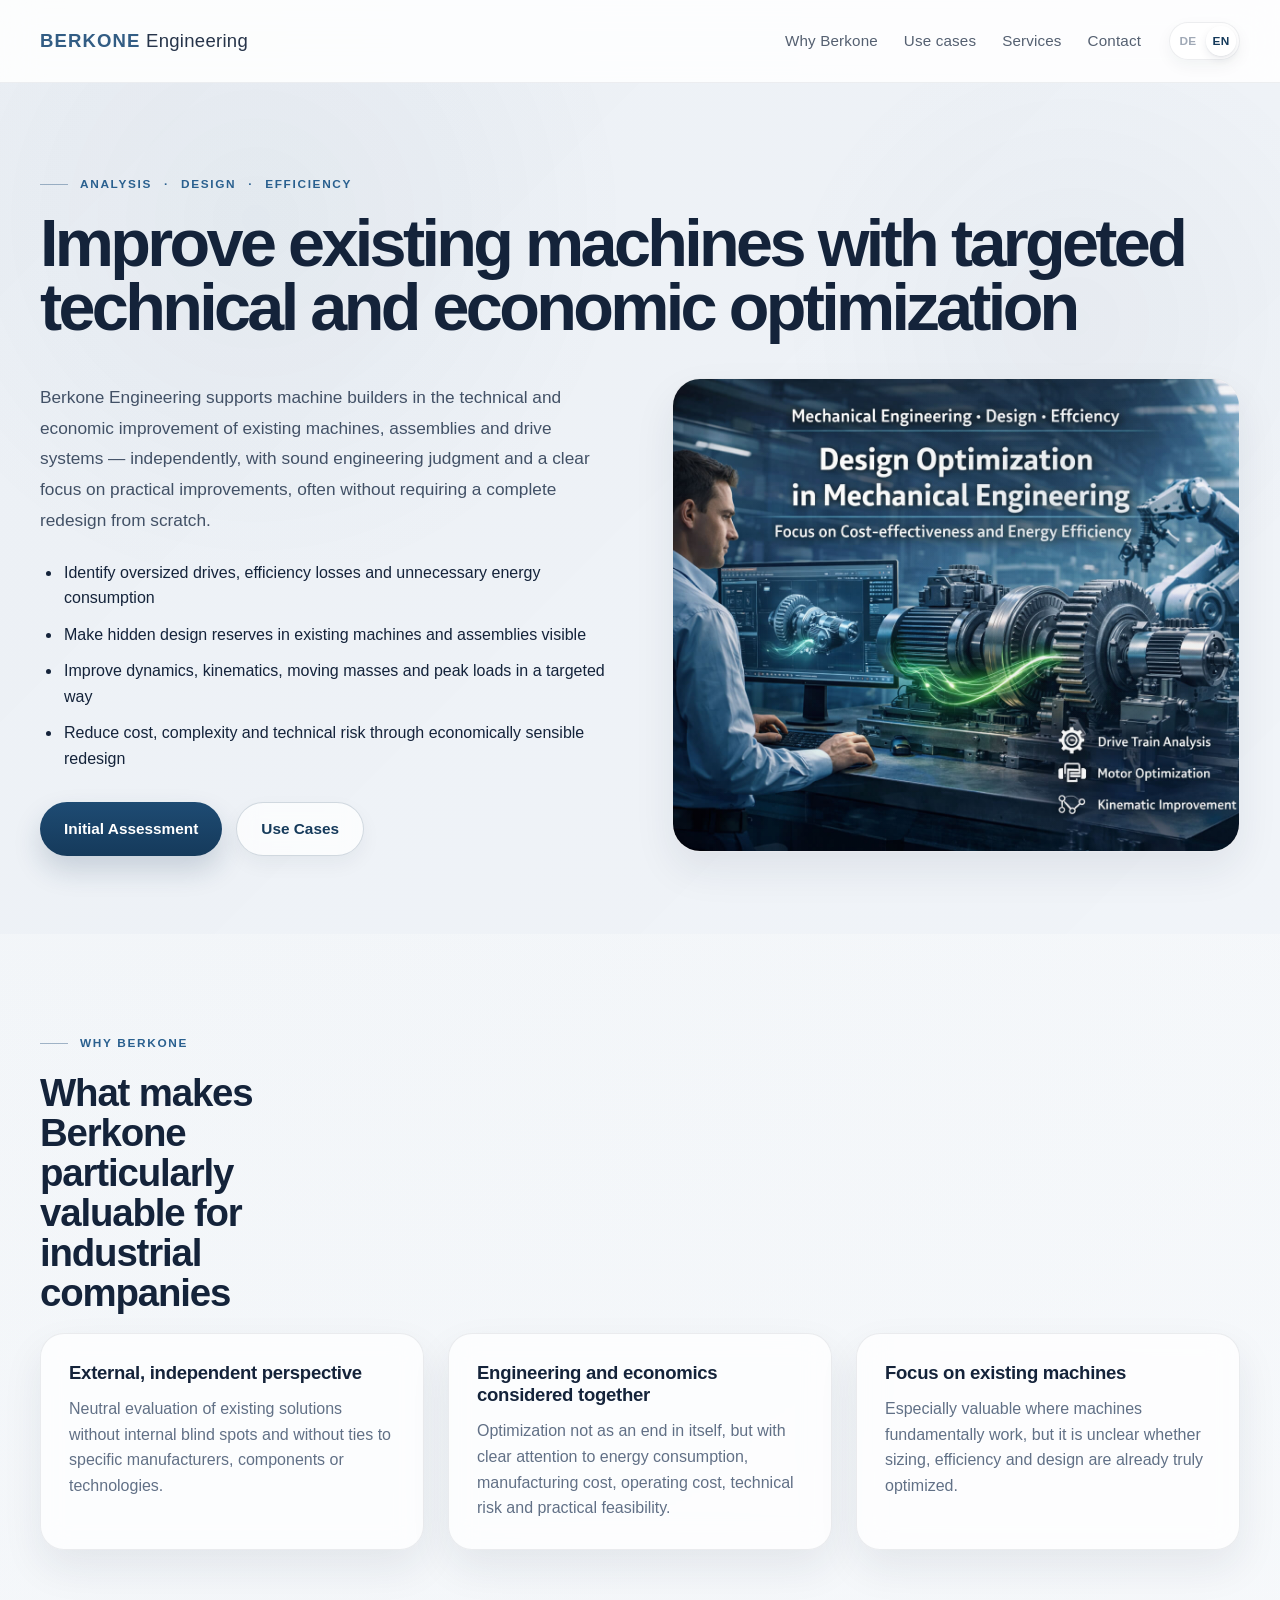
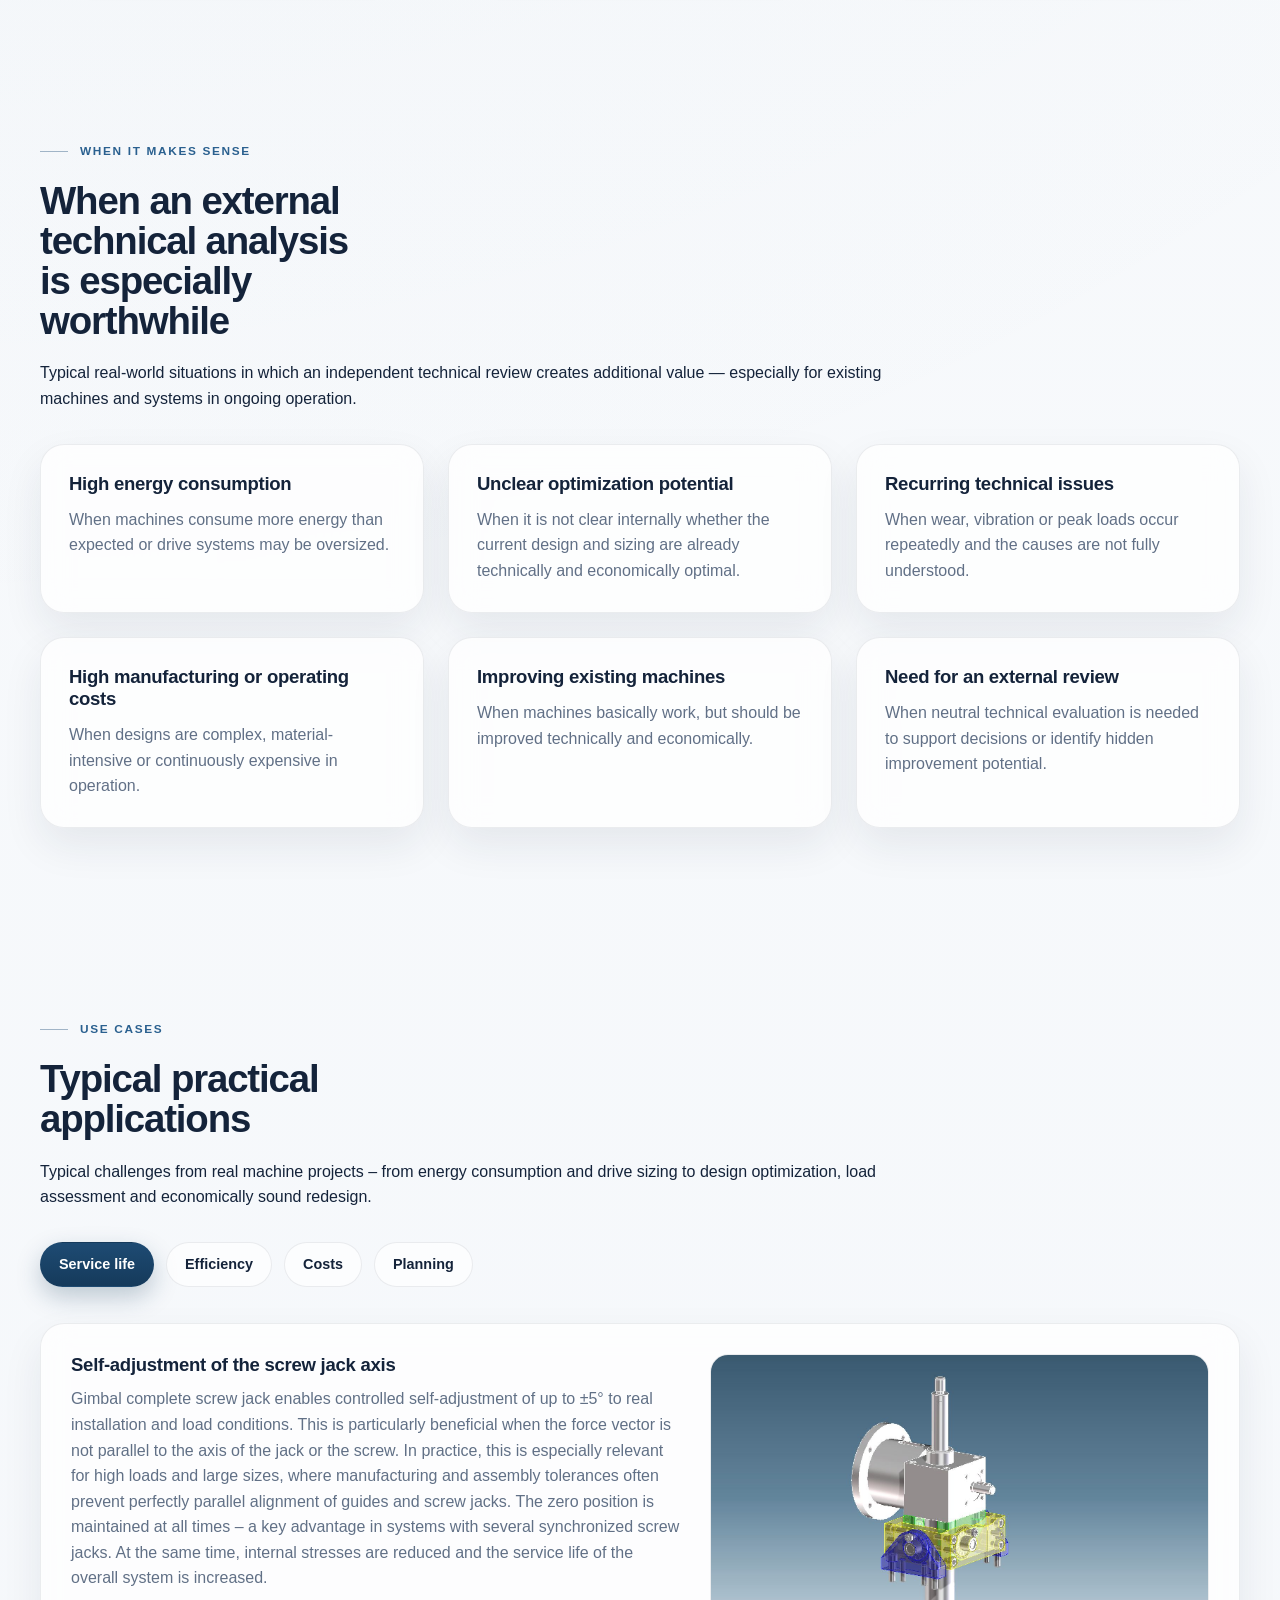
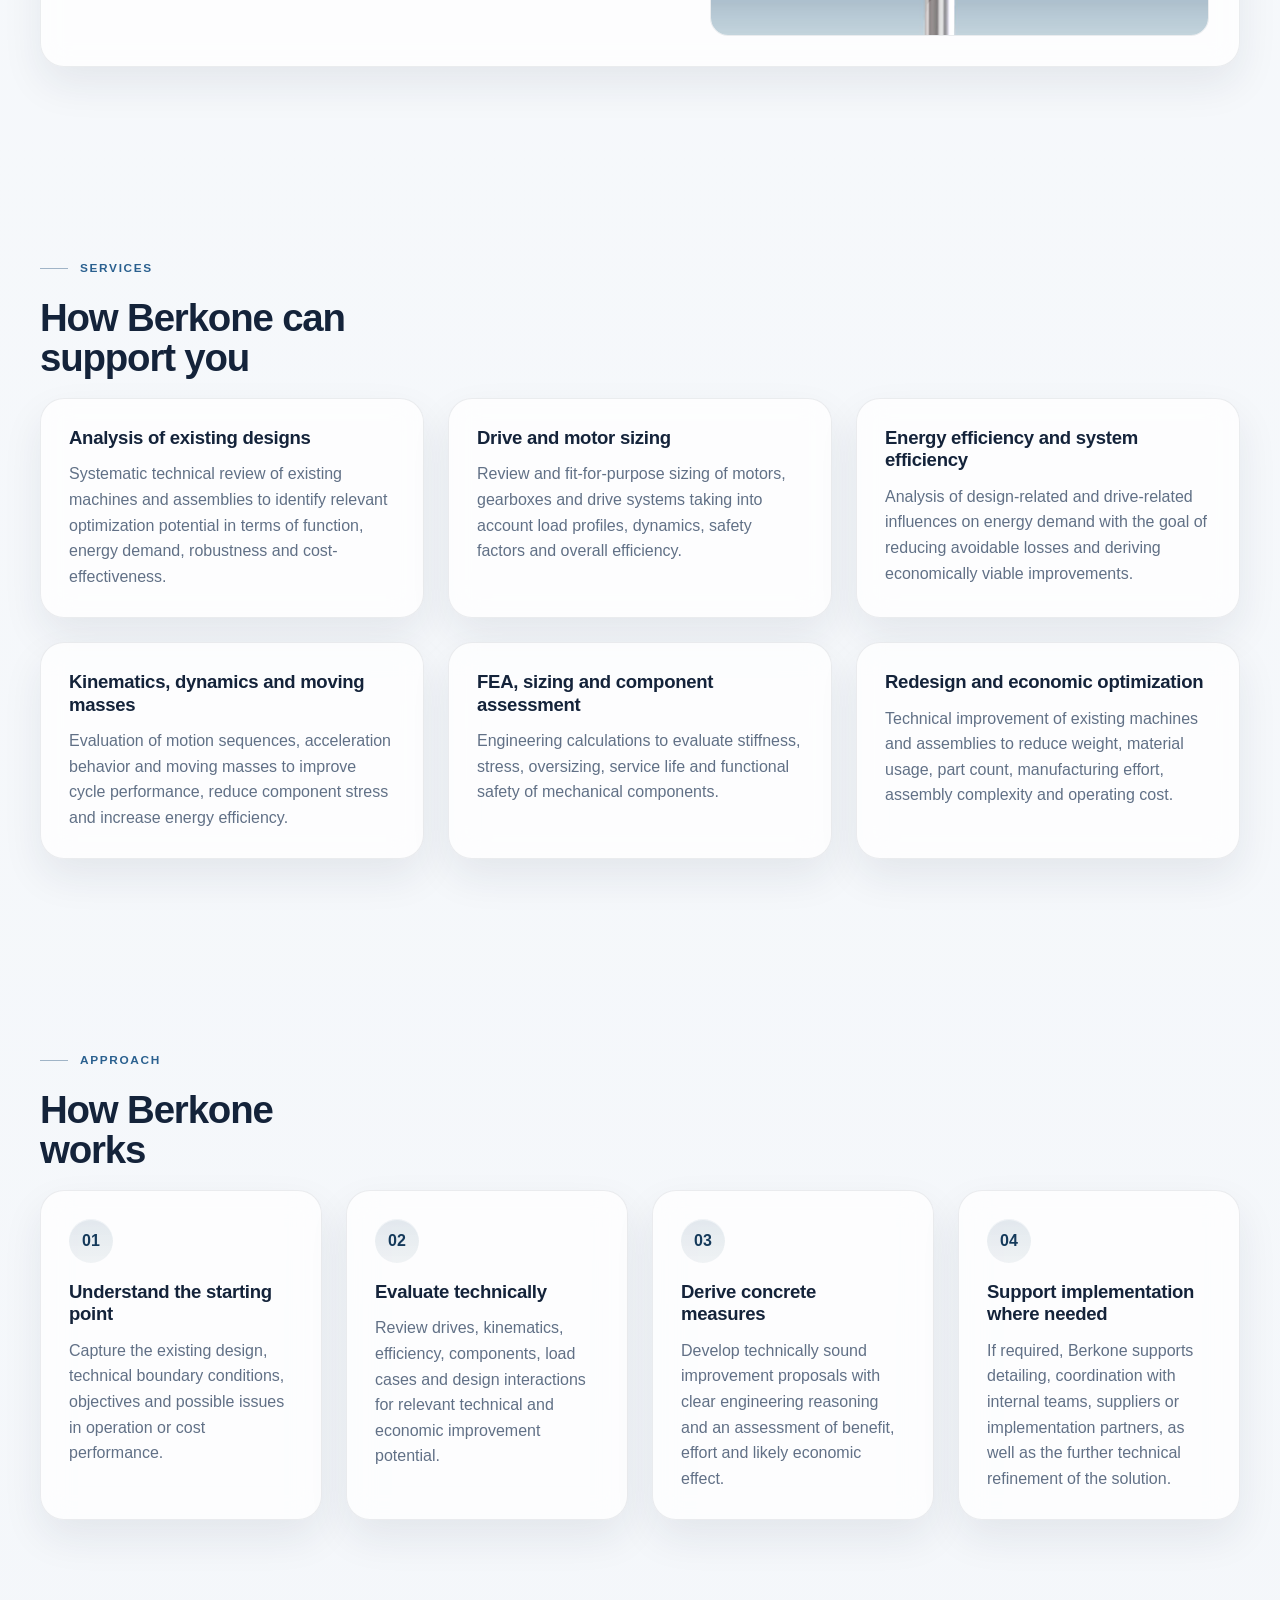
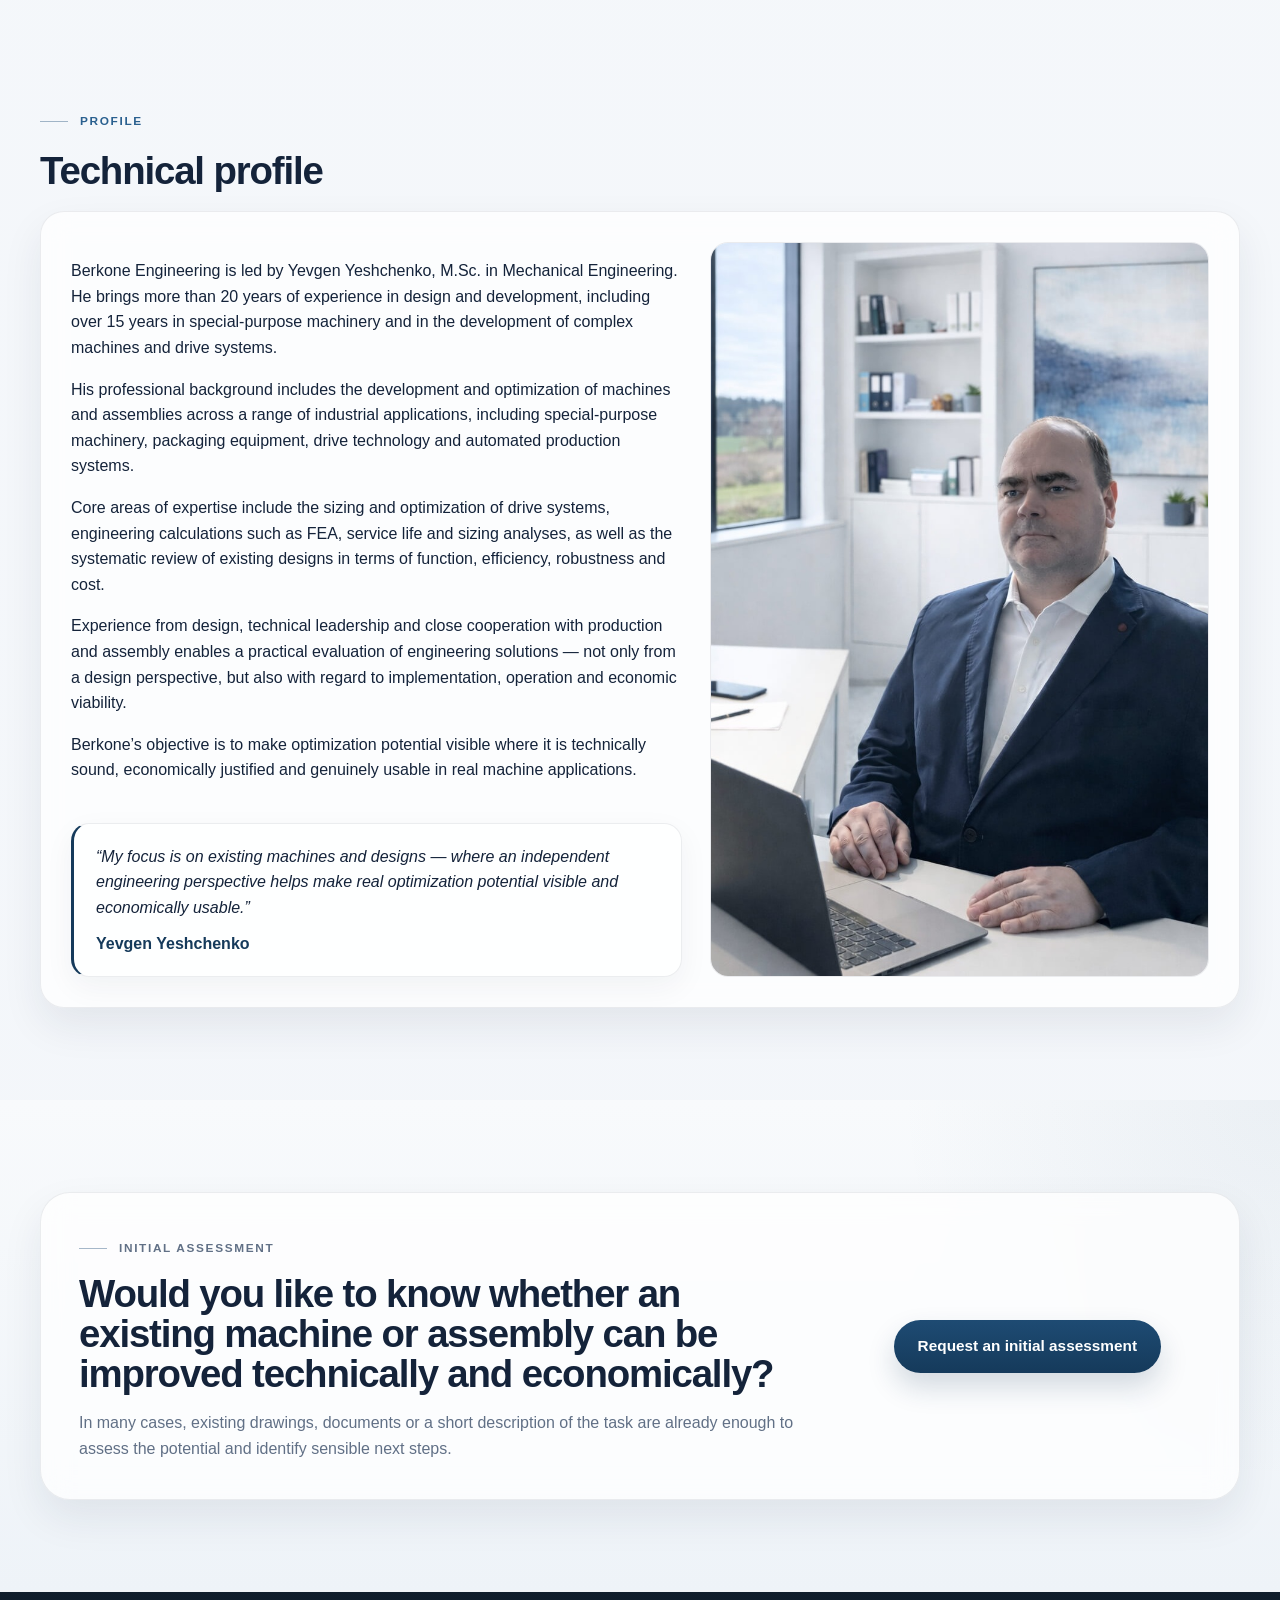
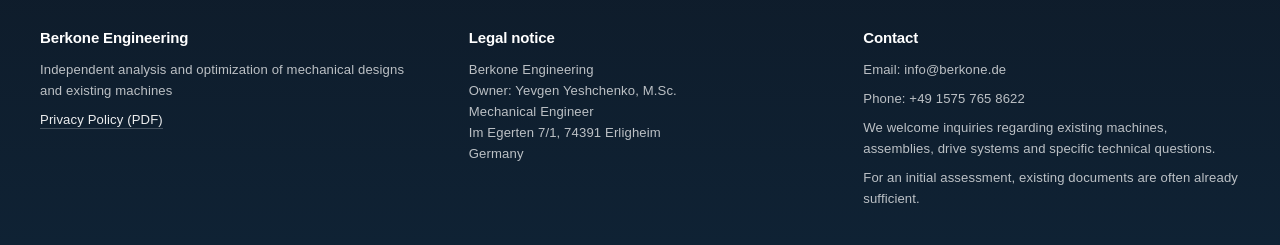
==== commit 812fb38f: "update" ====
--- a/en.html
+++ b/en.html
@@ -13,16 +13,16 @@
   <meta name="robots" content="index,follow,max-image-preview:large,max-snippet:-1,max-video-preview:-1" />
   <meta name="author" content="Berkone Engineering" />
 
-  <link rel="canonical" href="https://berkone.de/en.html" />
-  <link rel="alternate" hreflang="de" href="https://berkone.de/" />
-  <link rel="alternate" hreflang="en" href="https://berkone.de/en.html" />
-  <link rel="alternate" hreflang="x-default" href="https://berkone.de/" />
+  <link rel="canonical" href="https://www.berkone.de/en.html" />
+  <link rel="alternate" hreflang="de" href="https://www.berkone.de/" />
+  <link rel="alternate" hreflang="en" href="https://www.berkone.de/en.html" />
+  <link rel="alternate" hreflang="x-default" href="https://www.berkone.de/" />
 
   <meta property="og:type" content="website" />
   <meta property="og:title" content="External Mechanical Design Optimization | Berkone Engineering" />
   <meta property="og:description"
     content="Independent analysis and optimization of existing machines, drive systems and assemblies — to reduce energy consumption, cost and technical risk." />
-  <meta property="og:url" content="https://berkone.de/en.html" />
+  <meta property="og:url" content="https://www.berkone.de/en.html" />
   <meta property="og:site_name" content="Berkone Engineering" />
   <meta property="og:locale" content="en_US" />
 
@@ -38,7 +38,7 @@
     "@context": "https://schema.org",
     "@type": "EngineeringService",
     "name": "Berkone Engineering",
-    "url": "https://berkone.de/en.html",
+    "url": "https://www.berkone.de/en.html",
     "description": "Berkone Engineering analyzes and optimizes existing machines, assemblies and drive systems in mechanical engineering with a focus on energy efficiency, cost-effectiveness, drive sizing, kinematics and redesign.",
     "areaServed": ["Germany", "Switzerland", "Europe"],
     "availableLanguage": ["de", "en"],
@@ -390,49 +390,7 @@
       </div>
     </section>
 
-    <section class="section" id="zweitmeinung">
-      <div class="container">
-        <p class="section-label">External perspective</p>
-        <h2>Why an external technical perspective can be valuable</h2>
-
-        <div class="use-card profile-card">
-          <div class="profile-content">
-            <div class="profile-text">
-              <p>
-                Even very strong in-house engineering teams work under schedule and project pressure,
-                within established product logic and with a high degree of proximity to their own solution.
-              </p>
-
-              <p>
-                This is exactly where an external technical perspective adds value —
-                through neutrality, experience from different machine applications and a clear
-                focus on optimization and economic impact.
-              </p>
-
-              <p>
-                Berkone does not replace in-house design teams. Berkone complements them as a technical
-                sparring partner — specifically where an additional perspective and independent evaluation
-                are decisive.
-              </p>
-            </div>
-
-            <div class="profile-quote">
-              <p>
-                “An external perspective is especially valuable when a machine basically works —
-                but it is still unclear whether it is already technically and economically optimized.”
-              </p>
-              <span>Berkone Engineering</span>
-            </div>
-          </div>
-
-          <div class="use-card-media profile-media">
-            <img src="assets/Berkone_de.jpg" alt="External technical analysis in mechanical engineering" />
-          </div>
-        </div>
-      </div>
-    </section>
-
-    <section class="section" id="profil">
+     <section class="section" id="profil">
       <div class="container">
         <p class="section-label">Profile</p>
         <h2>Technical profile</h2>
--- a/styles.css
+++ b/styles.css
@@ -788,17 +788,61 @@
   .nav,
   .nav-right {
     flex-direction: column;
-    align-items: flex-start;
+    align-items: center;
     width: 100%;
   }
 
   .nav {
     padding: 14px 0;
+    justify-content: center;
+    gap: 12px;
+  }
+
+  .logo {
+    text-align: center;
+  }
+
+  .nav-right {
+    gap: 0;
   }
 
   .nav nav {
+    display: none;
+  }
+
+  .lang-switch {
+    margin: 0 auto;
+  }
+
+  .use-card,
+  .profile-card {
+    display: flex;
+    flex-direction: column;
+    align-items: stretch;
+    gap: 18px;
+  }
+
+  .use-card-text,
+  .profile-content,
+  .use-card-media,
+  .profile-media {
     width: 100%;
-    gap: 16px;
+  }
+
+  .use-card-media,
+  .profile-media {
+    order: 2;
+    height: auto;
+    min-height: 0;
+  }
+
+  .use-card-media img,
+  .profile-media img {
+    display: block;
+    width: 100%;
+    height: auto;
+    min-height: 0;
+    object-fit: contain;
   }
 
   .hero {
@@ -1101,4 +1145,57 @@
   height: 100%;
   min-height: 100%;
   object-fit: cover;
-}+}
+/* Mobile override: place images below text in use-cases and profile */
+@media (max-width: 760px) {
+  #use-cases .use-card,
+  #profil .profile-card,
+  #profile .profile-card,
+  .use-card.profile-card {
+    display: flex !important;
+    flex-direction: column !important;
+    align-items: stretch !important;
+    grid-template-columns: 1fr !important;
+  }
+
+  #use-cases .use-card > .use-card-text,
+  #use-cases .use-card > .use-card-media,
+  #profil .profile-card > .profile-content,
+  #profil .profile-card > .profile-media,
+  #profile .profile-card > .profile-content,
+  #profile .profile-card > .profile-media,
+  .use-card.profile-card > .profile-content,
+  .use-card.profile-card > .profile-media {
+    width: 100% !important;
+    max-width: 100% !important;
+  }
+
+  #use-cases .use-card > .use-card-text,
+  #profil .profile-card > .profile-content,
+  #profile .profile-card > .profile-content,
+  .use-card.profile-card > .profile-content {
+    order: 1 !important;
+  }
+
+  #use-cases .use-card > .use-card-media,
+  #profil .profile-card > .profile-media,
+  #profile .profile-card > .profile-media,
+  .use-card.profile-card > .profile-media {
+    order: 2 !important;
+    height: auto !important;
+    min-height: 0 !important;
+    margin-top: 18px !important;
+  }
+
+  #use-cases .use-card > .use-card-media img,
+  #profil .profile-card > .profile-media img,
+  #profile .profile-card > .profile-media img,
+  .use-card.profile-card > .profile-media img {
+    display: block !important;
+    width: 100% !important;
+    height: auto !important;
+    min-height: 0 !important;
+    max-height: none !important;
+    object-fit: contain !important;
+  }
+}
